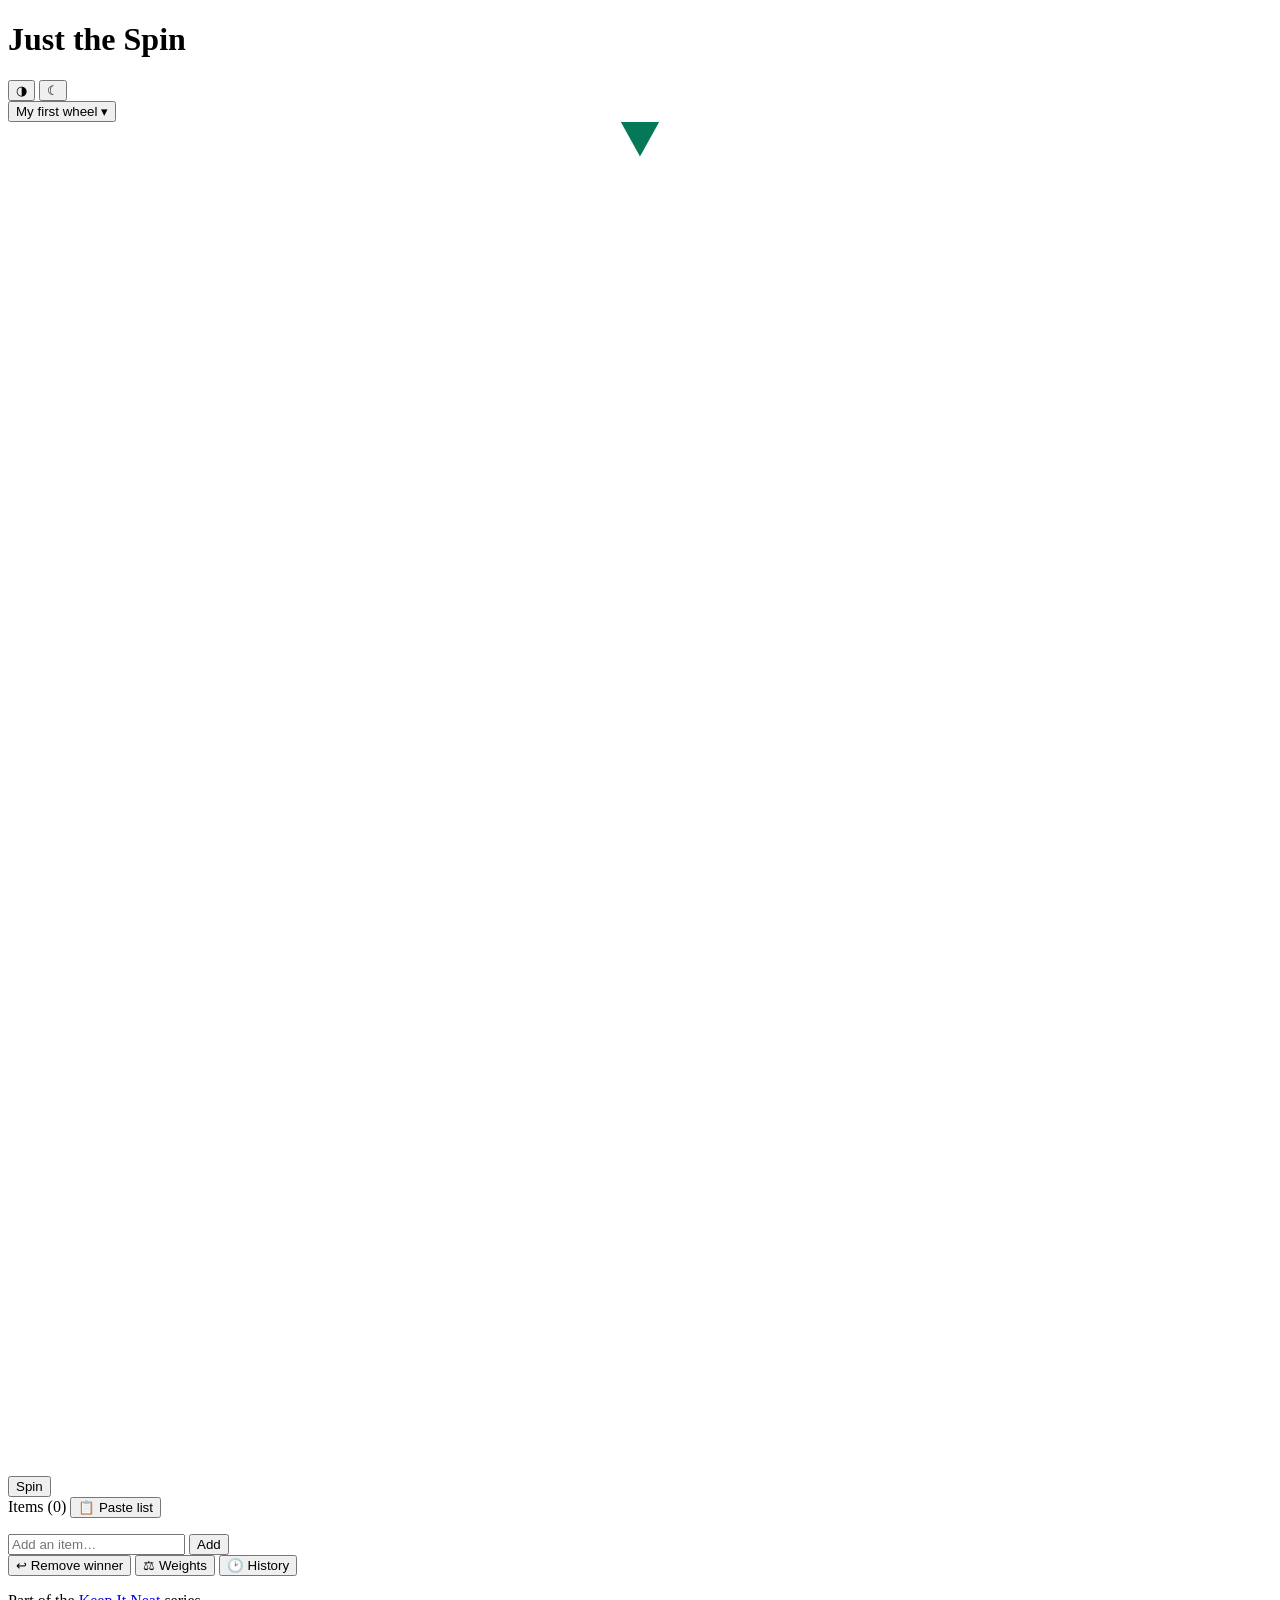
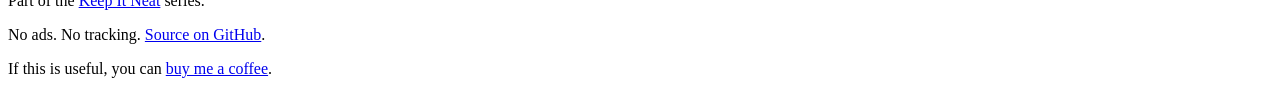
==== index.html @ 2591190b "feat: add app shell (html, manifest, CNAME)" ====
<!DOCTYPE html>
<html lang="en">
<head>
  <meta charset="UTF-8">
  <meta name="viewport" content="width=device-width, initial-scale=1">
  <title>Just the Spin</title>
  <meta name="description" content="Spin a wheel to pick. No ads, no tracking.">

  <link rel="manifest" href="/manifest.json">
  <meta name="theme-color" content="#047857">
  <meta name="apple-mobile-web-app-capable" content="yes">
  <meta name="apple-mobile-web-app-status-bar-style" content="default">
  <link rel="apple-touch-icon" href="/icons/apple-touch-icon.png">
  <link rel="icon" type="image/svg+xml" href="/icons/favicon.svg">

  <!-- FOUC prevention: apply theme before CSS loads (runs before modules,
       so it can't import theme.js — keep its valid-theme rule in sync). -->
  <script>
    (function () {
      const saved = localStorage.getItem('theme');
      if (saved && saved !== 'system') {
        document.documentElement.setAttribute('data-theme', saved);
      }
      const palette = localStorage.getItem('palette');
      if (palette) document.documentElement.setAttribute('data-palette', palette);
    })();
  </script>

  <link rel="stylesheet" href="/styles.css">
</head>
<body>
  <header>
    <h1><span class="brand-just">Just the</span> <span class="brand-word">Spin</span></h1>
    <div class="toggles">
      <button id="palette-toggle" aria-label="Change colors" title="Colors">◑</button>
      <button id="theme-toggle" aria-label="Change theme" title="Theme">☾</button>
    </div>
  </header>

  <main>
    <section id="switcher">
      <button id="switch-toggle" aria-haspopup="true" aria-expanded="false">
        <span id="active-wheel-name">My first wheel</span> <span aria-hidden="true">▾</span>
      </button>
      <div id="wheel-menu" hidden></div>
    </section>

    <section id="stage">
      <svg id="wheel" viewBox="-110 -110 220 235" aria-label="Picker wheel" role="img">
        <defs>
          <radialGradient id="sheen" cx="50%" cy="50%" r="75%">
            <stop offset="0%" stop-color="#fff" stop-opacity="0.32"/>
            <stop offset="55%" stop-color="#fff" stop-opacity="0.06"/>
            <stop offset="100%" stop-color="#000" stop-opacity="0.14"/>
          </radialGradient>
          <filter id="wsh" x="-20%" y="-20%" width="140%" height="140%">
            <feDropShadow dx="0" dy="3" stdDeviation="4" flood-color="#000" flood-opacity="0.20"/>
          </filter>
        </defs>
        <polygon id="pointer" points="0,-104 -10,-122 10,-122" fill="#047857"/>
        <g id="wheel-rotor-host"></g>
      </svg>
      <button id="spin-btn" type="button">Spin</button>
      <p id="winner" aria-live="polite" hidden></p>
    </section>

    <section id="editor">
      <div class="editor-head">
        <span id="item-count">Items (0)</span>
        <button id="paste-btn" type="button">📋 Paste list</button>
      </div>
      <ul id="item-list"></ul>
      <form id="add-form">
        <input id="add-input" type="text" placeholder="Add an item…" autocomplete="off">
        <button type="submit">Add</button>
      </form>
      <div class="chips">
        <button class="chip" id="chip-remove" type="button" aria-pressed="false">↩ Remove winner</button>
        <button class="chip" id="chip-weights" type="button" aria-pressed="false">⚖ Weights</button>
        <button class="chip" id="chip-history" type="button" aria-pressed="true">🕑 History</button>
      </div>
      <ol id="history-list" hidden></ol>
    </section>
  </main>

  <footer>
    <p>Part of the <a href="https://keepitneat.app">Keep It Neat</a> series.</p>
    <p>No ads. No tracking. <a href="https://github.com/keepitneat/spin">Source on GitHub</a>.</p>
    <p>If this is useful, you can <a href="https://ko-fi.com/keepitneat">buy me a coffee</a>.</p>
  </footer>

  <script type="module" src="/app.js"></script>
</body>
</html>
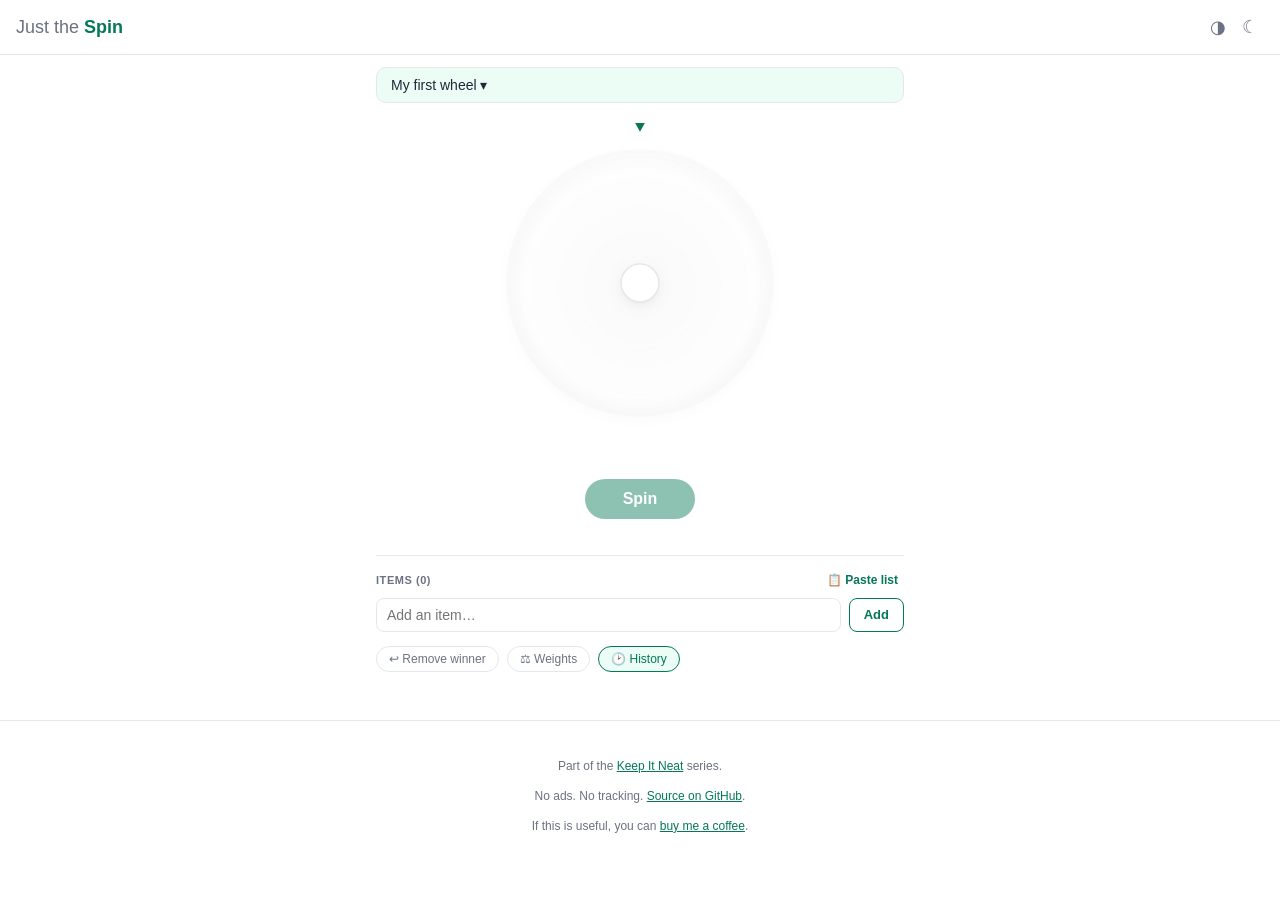
==== commit 7c0ecaf0: "feat: wrap long wheel labels + replace paste popup with inline textbox" ====
--- a/index.html
+++ b/index.html
@@ -67,7 +67,15 @@
     <section id="editor">
       <div class="editor-head">
         <span id="item-count">Items (0)</span>
-        <button id="paste-btn" type="button">📋 Paste list</button>
+        <button id="paste-btn" type="button" aria-expanded="false" aria-controls="paste-area">📋 Paste list</button>
+      </div>
+      <div id="paste-area" hidden>
+        <textarea id="paste-input" rows="4"
+          placeholder="Paste or type — one item per line, or comma-separated"></textarea>
+        <div class="paste-actions">
+          <button id="paste-add" type="button">Add all</button>
+          <button id="paste-cancel" type="button" class="ghost">Cancel</button>
+        </div>
       </div>
       <ul id="item-list"></ul>
       <form id="add-form">
--- a/styles.css
+++ b/styles.css
@@ -0,0 +1,184 @@
+/* Just the Spin — styles. System fonts only, brand-green accent,
+ * three-state theme via [data-theme], reduced-motion aware. */
+
+:root {
+  --bg: #ffffff;
+  --fg: #1f2937;
+  --muted: #6b7280;
+  --line: #e5e7eb;
+  --accent: #047857;
+  --accent-soft: #ecfdf5;
+  --font: -apple-system, BlinkMacSystemFont, "Segoe UI", Roboto, Helvetica, Arial, sans-serif;
+  --spin-duration: 4s;
+}
+
+[data-theme="dark"] {
+  --bg: #0b0f14;
+  --fg: #e5e7eb;
+  --muted: #9ca3af;
+  --line: #1f2937;
+  --accent: #34d399;
+  --accent-soft: #064e3b;
+}
+
+@media (prefers-color-scheme: dark) {
+  :root:not([data-theme]) {
+    --bg: #0b0f14;
+    --fg: #e5e7eb;
+    --muted: #9ca3af;
+    --line: #1f2937;
+    --accent: #34d399;
+    --accent-soft: #064e3b;
+  }
+}
+
+* { box-sizing: border-box; }
+
+body {
+  margin: 0;
+  font-family: var(--font);
+  background: var(--bg);
+  color: var(--fg);
+  line-height: 1.5;
+}
+
+header {
+  display: flex;
+  align-items: center;
+  justify-content: space-between;
+  padding: 12px 16px;
+  border-bottom: 1px solid var(--line);
+}
+
+h1 { font-size: 18px; margin: 0; font-weight: 600; }
+.brand-just { color: var(--muted); font-weight: 500; }
+.brand-word { color: var(--accent); }
+
+.toggles button {
+  background: none;
+  border: none;
+  color: var(--muted);
+  font-size: 18px;
+  cursor: pointer;
+  padding: 4px 6px;
+}
+.toggles button:focus-visible { outline: 2px solid var(--accent); border-radius: 6px; }
+
+main { max-width: 560px; margin: 0 auto; padding: 12px 16px 48px; }
+
+#switcher { position: relative; }
+#switch-toggle {
+  width: 100%;
+  text-align: left;
+  background: var(--accent-soft);
+  border: 1px solid var(--line);
+  border-radius: 10px;
+  padding: 9px 14px;
+  font: 500 14px var(--font);
+  color: var(--fg);
+  cursor: pointer;
+}
+#wheel-menu {
+  position: absolute;
+  z-index: 5;
+  left: 0; right: 0;
+  margin-top: 6px;
+  background: var(--bg);
+  border: 1px solid var(--line);
+  border-radius: 10px;
+  box-shadow: 0 8px 24px rgba(0, 0, 0, 0.12);
+  padding: 6px;
+}
+#wheel-menu button { display: block; width: 100%; text-align: left; background: none;
+  border: none; padding: 8px 10px; border-radius: 8px; color: var(--fg); cursor: pointer; font: 400 14px var(--font); }
+#wheel-menu button:hover { background: var(--accent-soft); }
+
+#stage { display: flex; flex-direction: column; align-items: center; gap: 14px; padding: 20px 0; }
+#wheel { width: min(78vw, 320px); height: auto; }
+.wheel-rotor { transform-origin: 0 0; }
+.wheel-rotor.spinning {
+  transition: transform var(--spin-duration) cubic-bezier(0.17, 0.67, 0.21, 1);
+}
+
+#spin-btn {
+  background: var(--accent);
+  color: #fff;
+  border: none;
+  border-radius: 24px;
+  padding: 11px 38px;
+  font: 600 16px var(--font);
+  cursor: pointer;
+}
+#spin-btn:disabled { opacity: 0.45; cursor: not-allowed; }
+#spin-btn:focus-visible { outline: 2px solid var(--accent); outline-offset: 2px; }
+
+#winner {
+  font: 600 15px var(--font);
+  color: var(--accent);
+  background: var(--accent-soft);
+  border-radius: 10px;
+  padding: 8px 16px;
+  margin: 0;
+}
+
+#restore-btn {
+  background: none;
+  border: 1px solid var(--accent);
+  color: var(--accent);
+  border-radius: 20px;
+  padding: 7px 18px;
+  font: 600 13px var(--font);
+  cursor: pointer;
+}
+
+#editor { border-top: 1px solid var(--line); margin-top: 16px; padding-top: 16px; }
+.editor-head { display: flex; justify-content: space-between; align-items: center;
+  font: 600 11px var(--font); letter-spacing: .05em; text-transform: uppercase; color: var(--muted); }
+#paste-btn { background: none; border: none; color: var(--accent); cursor: pointer; font: 600 12px var(--font); }
+
+#paste-area { margin-top: 10px; }
+#paste-input {
+  width: 100%;
+  box-sizing: border-box;
+  border: 1px solid var(--line);
+  border-radius: 8px;
+  padding: 9px 11px;
+  font: 400 14px var(--font);
+  background: var(--bg);
+  color: var(--fg);
+  resize: vertical;
+}
+#paste-input:focus-visible { outline: 2px solid var(--accent); border-color: var(--accent); }
+.paste-actions { display: flex; gap: 8px; margin-top: 8px; }
+.paste-actions button { border-radius: 8px; padding: 7px 16px; font: 600 13px var(--font); cursor: pointer; }
+#paste-add { background: var(--accent); color: #fff; border: none; }
+.paste-actions .ghost { background: var(--bg); color: var(--muted); border: 1px solid var(--line); }
+
+#item-list { list-style: none; margin: 10px 0 0; padding: 0; }
+#item-list li { display: flex; align-items: center; gap: 8px; padding: 7px 0;
+  border-bottom: 1px solid var(--line); font-size: 14px; }
+#item-list .grip { color: var(--line); cursor: grab; }
+#item-list .label { flex: 1; }
+#item-list input.weight { width: 52px; padding: 3px 6px; border: 1px solid var(--line);
+  border-radius: 6px; font: 400 13px var(--font); }
+#item-list .remove { background: none; border: none; color: var(--muted); cursor: pointer; }
+
+#add-form { display: flex; gap: 8px; margin-top: 10px; }
+#add-input { flex: 1; border: 1px solid var(--line); border-radius: 8px; padding: 8px 10px; font: 400 14px var(--font); background: var(--bg); color: var(--fg); }
+#add-form button { border: 1px solid var(--accent); color: var(--accent); background: var(--bg);
+  border-radius: 8px; padding: 0 14px; font: 600 13px var(--font); cursor: pointer; }
+
+.chips { display: flex; gap: 8px; margin-top: 14px; flex-wrap: wrap; }
+.chip { font: 500 12px var(--font); border: 1px solid var(--line); border-radius: 16px;
+  padding: 5px 12px; color: var(--muted); background: var(--bg); cursor: pointer; }
+.chip[aria-pressed="true"] { background: var(--accent-soft); border-color: var(--accent); color: var(--accent); }
+
+#history-list { margin-top: 12px; padding-left: 18px; color: var(--muted); font-size: 13px; }
+
+footer { text-align: center; color: var(--muted); font-size: 12px; padding: 24px 16px; border-top: 1px solid var(--line); }
+footer a { color: var(--accent); }
+
+@media (prefers-reduced-motion: reduce) {
+  :root { --spin-duration: 0.4s; }
+  .wheel-rotor.spinning { transition: transform var(--spin-duration) ease-out; }
+}
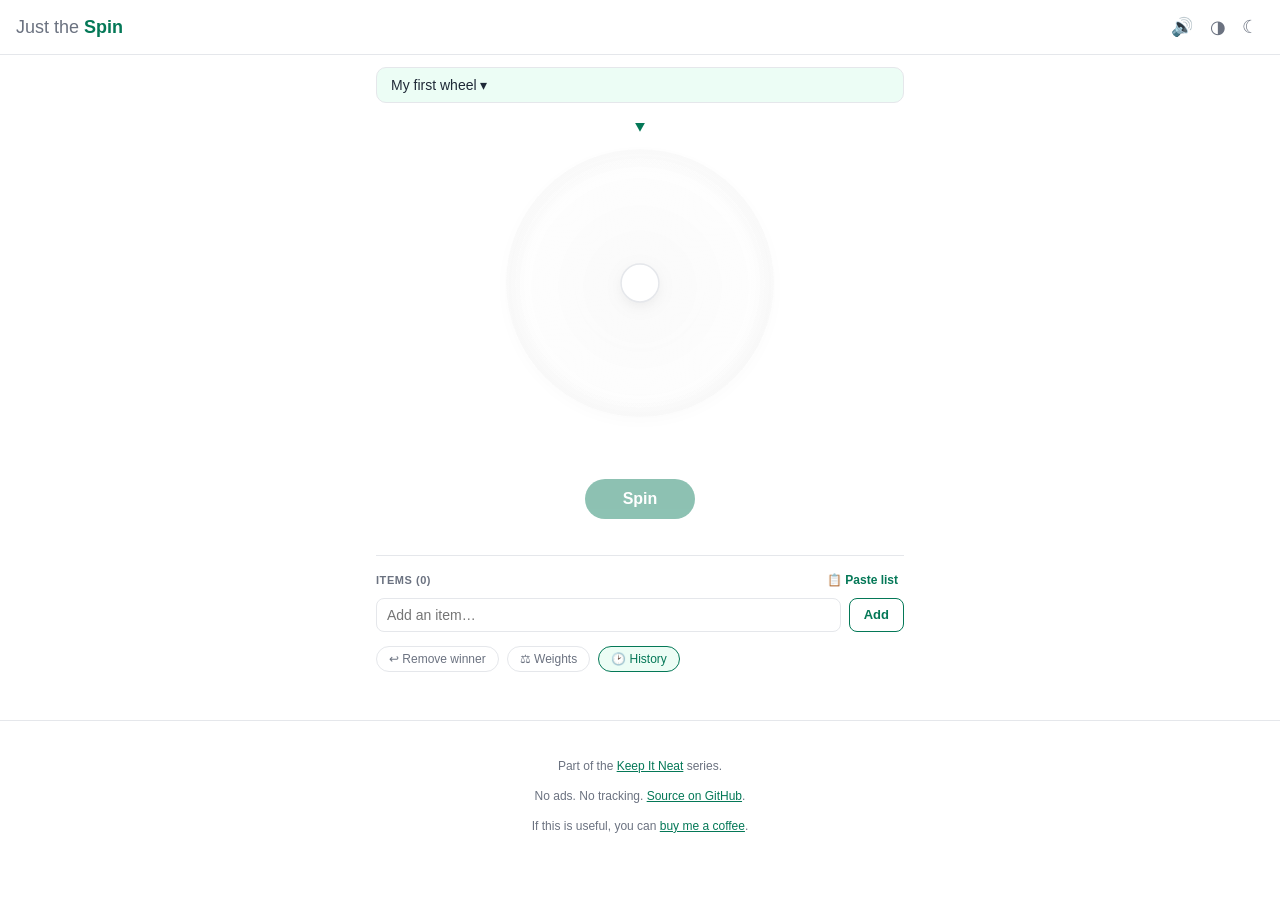
==== commit f200165e: "feat: add spin sound (ticks + landing chime) with mute toggle" ====
--- a/index.html
+++ b/index.html
@@ -32,6 +32,7 @@
   <header>
     <h1><span class="brand-just">Just the</span> <span class="brand-word">Spin</span></h1>
     <div class="toggles">
+      <button id="sound-toggle" aria-label="Toggle sound" title="Sound">🔊</button>
       <button id="palette-toggle" aria-label="Change colors" title="Colors">◑</button>
       <button id="theme-toggle" aria-label="Change theme" title="Theme">☾</button>
     </div>
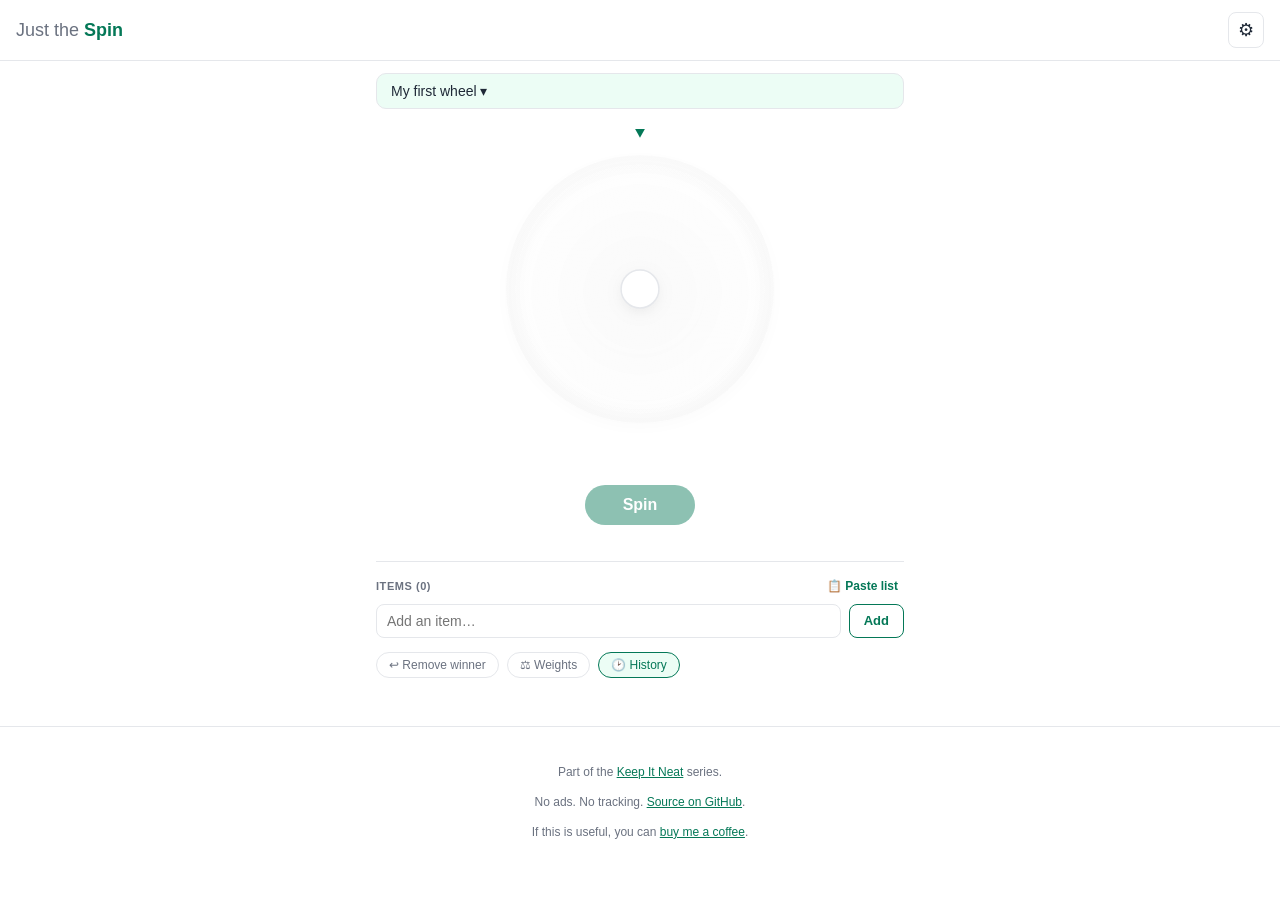
==== commit 79ff19be: "feat: consolidate theme/colors/sound into a settings menu + add install instructions" ====
--- a/index.html
+++ b/index.html
@@ -31,10 +31,36 @@
 <body>
   <header>
     <h1><span class="brand-just">Just the</span> <span class="brand-word">Spin</span></h1>
-    <div class="toggles">
-      <button id="sound-toggle" aria-label="Toggle sound" title="Sound">🔊</button>
-      <button id="palette-toggle" aria-label="Change colors" title="Colors">◑</button>
-      <button id="theme-toggle" aria-label="Change theme" title="Theme">☾</button>
+    <div class="settings">
+      <button id="settings-toggle" aria-label="Settings" aria-haspopup="true"
+              aria-expanded="false" aria-controls="settings-menu">⚙</button>
+      <div id="settings-menu" role="dialog" aria-label="Settings" hidden>
+        <fieldset class="settings-group">
+          <legend>Theme</legend>
+          <div class="seg" role="radiogroup" aria-label="Theme">
+            <label><input type="radio" name="theme" value="system"><span>System</span></label>
+            <label><input type="radio" name="theme" value="light"><span>Light</span></label>
+            <label><input type="radio" name="theme" value="dark"><span>Dark</span></label>
+          </div>
+        </fieldset>
+        <fieldset class="settings-group">
+          <legend>Wheel colors</legend>
+          <div class="seg" role="radiogroup" aria-label="Wheel colors">
+            <label><input type="radio" name="palette" value="festive"><span>Festive</span></label>
+            <label><input type="radio" name="palette" value="mono"><span>Mono</span></label>
+            <label><input type="radio" name="palette" value="bw"><span>B&amp;W</span></label>
+          </div>
+        </fieldset>
+        <label class="settings-group toggle-row">
+          <span class="legendish">Sound</span>
+          <input type="checkbox" id="sound-checkbox">
+        </label>
+        <div class="settings-group install-group">
+          <span class="legendish">Install this app</span>
+          <button id="install-btn" type="button" hidden>Install</button>
+          <p id="install-note"></p>
+        </div>
+      </div>
     </div>
   </header>
 
--- a/styles.css
+++ b/styles.css
@@ -54,15 +54,53 @@
 .brand-just { color: var(--muted); font-weight: 500; }
 .brand-word { color: var(--accent); }
 
-.toggles button {
-  background: none;
-  border: none;
-  color: var(--muted);
-  font-size: 18px;
-  cursor: pointer;
-  padding: 4px 6px;
-}
-.toggles button:focus-visible { outline: 2px solid var(--accent); border-radius: 6px; }
+/* Settings menu */
+.settings { position: relative; }
+#settings-toggle {
+  background: none; border: 1px solid var(--line); border-radius: 8px;
+  color: var(--fg); font-size: 18px; cursor: pointer;
+  width: 36px; height: 36px; display: flex; align-items: center; justify-content: center;
+}
+#settings-toggle:hover { background: var(--accent-soft); }
+#settings-toggle:focus-visible { outline: 2px solid var(--accent); outline-offset: 2px; }
+
+#settings-menu {
+  position: absolute; z-index: 10; top: calc(100% + 8px); right: 0;
+  min-width: 264px; display: flex; flex-direction: column; gap: 16px;
+  padding: 16px; background: var(--bg);
+  border: 1px solid var(--line); border-radius: 12px;
+  box-shadow: 0 8px 24px rgba(0, 0, 0, 0.14);
+}
+#settings-menu[hidden] { display: none; }
+
+.settings-group { border: none; margin: 0; padding: 0; display: flex; flex-direction: column; gap: 8px; }
+.settings-group > legend, .legendish {
+  font: 600 11px var(--font); letter-spacing: .05em; text-transform: uppercase;
+  color: var(--muted); padding: 0;
+}
+
+/* Segmented radio control */
+.seg { display: flex; gap: 6px; }
+.seg label { flex: 1; position: relative; }
+.seg input { position: absolute; opacity: 0; width: 0; height: 0; }
+.seg span {
+  display: block; text-align: center; cursor: pointer;
+  padding: 7px 4px; border: 1px solid var(--line); border-radius: 8px;
+  font: 500 13px var(--font); color: var(--fg);
+}
+.seg label:hover span { background: var(--accent-soft); }
+.seg input:checked + span { background: var(--accent); border-color: var(--accent); color: #fff; }
+.seg input:focus-visible + span { outline: 2px solid var(--accent); outline-offset: 2px; }
+
+.toggle-row { flex-direction: row; align-items: center; justify-content: space-between; cursor: pointer; }
+.toggle-row input { width: 18px; height: 18px; accent-color: var(--accent); cursor: pointer; }
+
+.install-group #install-btn {
+  align-self: flex-start; background: var(--accent); color: #fff; border: none;
+  border-radius: 8px; padding: 8px 16px; font: 600 13px var(--font); cursor: pointer;
+}
+.install-note { margin: 0; font: 400 12px var(--font); color: var(--muted); line-height: 1.5; }
+.install-note strong { color: var(--fg); font-weight: 600; }
 
 main { max-width: 560px; margin: 0 auto; padding: 12px 16px 48px; }
 
@@ -92,6 +130,31 @@
 #wheel-menu button { display: block; width: 100%; text-align: left; background: none;
   border: none; padding: 8px 10px; border-radius: 8px; color: var(--fg); cursor: pointer; font: 400 14px var(--font); }
 #wheel-menu button:hover { background: var(--accent-soft); }
+#wheel-menu button.danger-text { color: #be123c; }
+
+.menu-sep { height: 1px; background: var(--line); margin: 6px 4px; }
+
+.menu-input-row, .menu-confirm { display: flex; gap: 6px; align-items: center; padding: 6px; }
+.menu-input-row input {
+  flex: 1; min-width: 0;
+  border: 1px solid var(--line); border-radius: 6px; padding: 7px 9px;
+  font: 400 14px var(--font); background: var(--bg); color: var(--fg);
+}
+.menu-input-row input:focus-visible { outline: 2px solid var(--accent); border-color: var(--accent); }
+.menu-confirm span { flex: 1; font: 500 13px var(--font); }
+
+/* Inline action buttons (auto-width) override the full-width list-item style. */
+#wheel-menu .menu-input-row button,
+#wheel-menu .menu-confirm button {
+  display: inline-block; width: auto; text-align: center;
+  padding: 7px 13px; border-radius: 6px; font: 600 13px var(--font);
+}
+#wheel-menu button.primary { background: var(--accent); color: #fff; }
+#wheel-menu button.primary:hover { background: var(--accent); filter: brightness(1.08); }
+#wheel-menu button.danger { background: #be123c; color: #fff; }
+#wheel-menu button.danger:hover { background: #be123c; filter: brightness(1.08); }
+#wheel-menu button.ghost { background: var(--bg); border: 1px solid var(--line); color: var(--muted); }
+#wheel-menu button.ghost:hover { background: var(--accent-soft); }
 
 #stage { display: flex; flex-direction: column; align-items: center; gap: 14px; padding: 20px 0; }
 #wheel { width: min(78vw, 320px); height: auto; }
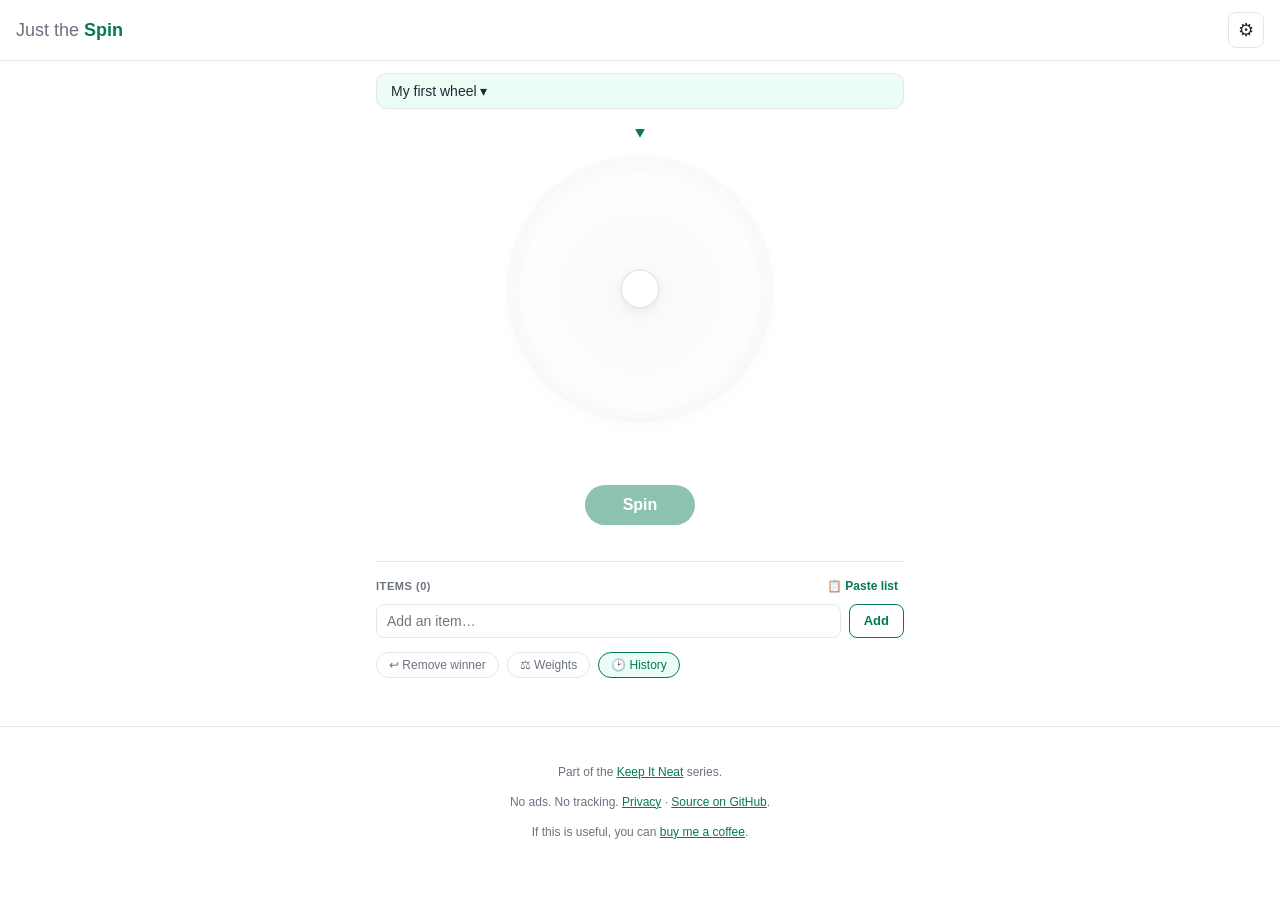
==== commit 177d7c28: "Add /privacy/ page (We don't.) + footer link + SW cache Brand-wide privacy rollout from NEAT-78 (Wea" ====
--- a/index.html
+++ b/index.html
@@ -120,7 +120,7 @@
 
   <footer>
     <p>Part of the <a href="https://keepitneat.app">Keep It Neat</a> series.</p>
-    <p>No ads. No tracking. <a href="https://github.com/keepitneat/spin">Source on GitHub</a>.</p>
+    <p>No ads. No tracking. <a href="/privacy/">Privacy</a> · <a href="https://github.com/keepitneat/spin">Source on GitHub</a>.</p>
     <p>If this is useful, you can <a href="https://ko-fi.com/keepitneat">buy me a coffee</a>.</p>
   </footer>
 
--- a/styles.css
+++ b/styles.css
@@ -78,6 +78,7 @@
   font: 600 11px var(--font); letter-spacing: .05em; text-transform: uppercase;
   color: var(--muted); padding: 0;
 }
+.settings-group > legend { margin-bottom: 3px; }
 
 /* Segmented radio control */
 .seg { display: flex; gap: 6px; }
@@ -157,7 +158,7 @@
 #wheel-menu button.ghost:hover { background: var(--accent-soft); }
 
 #stage { display: flex; flex-direction: column; align-items: center; gap: 14px; padding: 20px 0; }
-#wheel { width: min(78vw, 320px); height: auto; }
+#wheel { width: min(78vw, 320px); height: auto; cursor: pointer; }
 .wheel-rotor { transform-origin: 0 0; }
 .wheel-rotor.spinning {
   transition: transform var(--spin-duration) cubic-bezier(0.17, 0.67, 0.21, 1);
@@ -219,11 +220,12 @@
 
 #item-list { list-style: none; margin: 10px 0 0; padding: 0; }
 #item-list li { display: flex; align-items: center; gap: 8px; padding: 7px 0;
-  border-bottom: 1px solid var(--line); font-size: 14px; }
-#item-list .grip { color: var(--line); cursor: grab; }
+  border-bottom: 1px solid var(--line); font-size: 14px; cursor: grab; }
+#item-list li:active { cursor: grabbing; }
+#item-list .grip { color: var(--line); }
 #item-list .label { flex: 1; }
 #item-list input.weight { width: 52px; padding: 3px 6px; border: 1px solid var(--line);
-  border-radius: 6px; font: 400 13px var(--font); }
+  border-radius: 6px; font: 400 13px var(--font); cursor: text; }
 #item-list .remove { background: none; border: none; color: var(--muted); cursor: pointer; }
 
 #add-form { display: flex; gap: 8px; margin-top: 10px; }
@@ -241,6 +243,40 @@
 footer { text-align: center; color: var(--muted); font-size: 12px; padding: 24px 16px; border-top: 1px solid var(--line); }
 footer a { color: var(--accent); }
 
+/* ─── Privacy page (/privacy/) ─────────────────────────────── */
+
+.privacy {
+  max-width: 36rem;
+  margin: 0 auto;
+  padding: 1rem 16px 2rem;
+}
+
+.privacy-back {
+  color: var(--muted);
+  text-decoration: none;
+  font-size: 0.875rem;
+}
+.privacy-back:hover { color: var(--accent); }
+
+.privacy h1 {
+  font-size: 1.25rem;
+  font-weight: 600;
+  color: var(--muted);
+  margin: 1.75rem 0 0;
+}
+
+.privacy-hero {
+  font-size: 2.75rem;
+  font-weight: 700;
+  letter-spacing: -0.02em;
+  color: var(--accent);
+  margin: 0.25rem 0 1.5rem;
+}
+
+.privacy p { line-height: 1.65; margin-bottom: 1rem; }
+.privacy a { color: var(--accent); }
+.privacy-caveat { font-style: italic; color: var(--muted); }
+
 @media (prefers-reduced-motion: reduce) {
   :root { --spin-duration: 0.4s; }
   .wheel-rotor.spinning { transition: transform var(--spin-duration) ease-out; }
